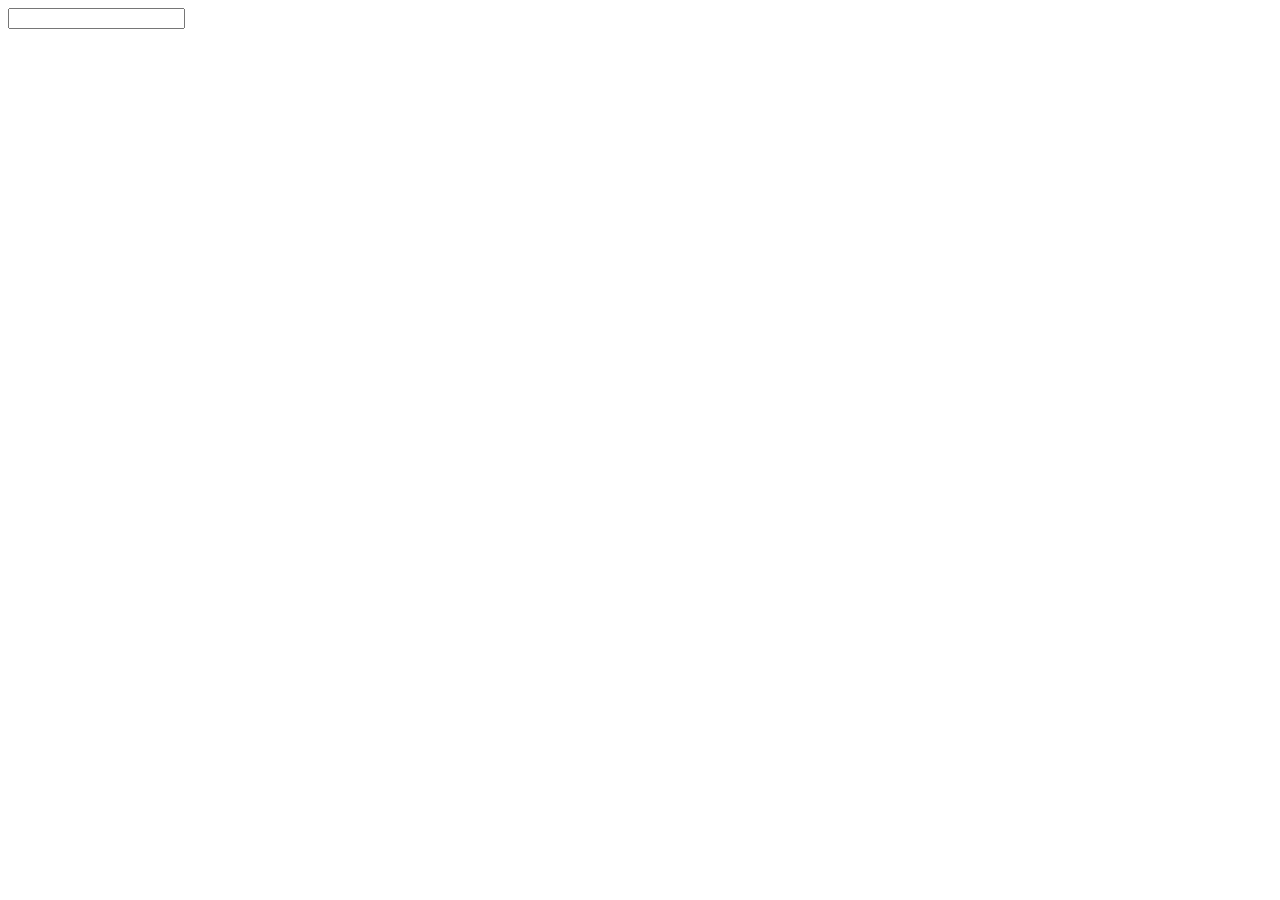
==== index.html @ af91b91e "initial commit" ====
<!DOCTYPE html>
<html lang="en">
<head>
    <meta charset="UTF-8">
    <meta http-equiv="X-UA-Compatible" content="IE=edge">
    <meta name="viewport" content="width=device-width, initial-scale=1.0">
    <title>Document</title>
</head>
<body>
    <form action="">
        <input type="text">
    </form>
</body>
</html>
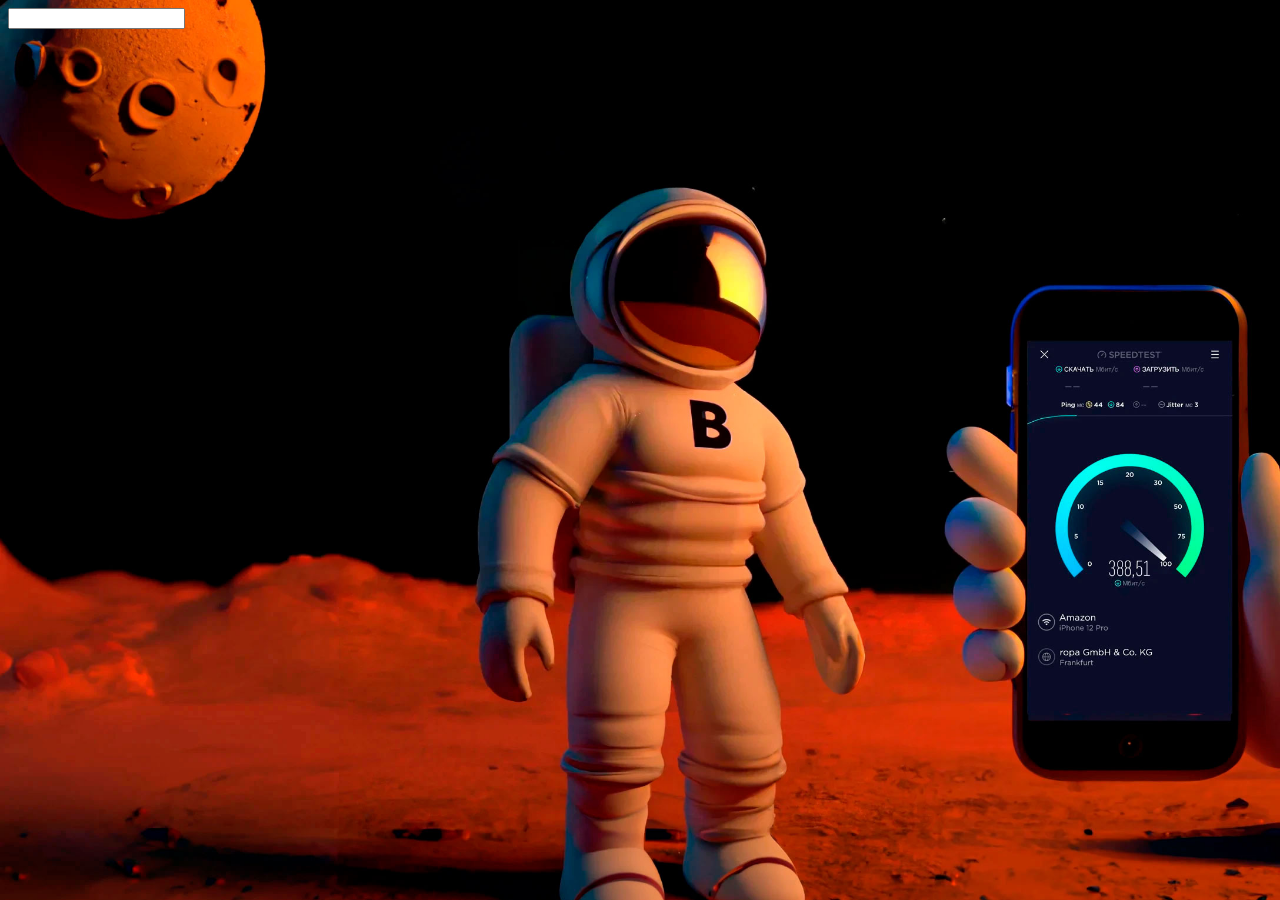
==== commit 32872924: "vtoroycommit" ====
--- a/index.html
+++ b/index.html
@@ -5,10 +5,12 @@
     <meta http-equiv="X-UA-Compatible" content="IE=edge">
     <meta name="viewport" content="width=device-width, initial-scale=1.0">
     <title>Document</title>
+    <link rel="stylesheet" href="style.css">
 </head>
 <body>
-    <form action="">
-        <input type="text">
+    <form action="/" method="POST" id="form">
+        <input type="text" name = "name">
     </form>
+    <script src="script.js"></script>
 </body>
 </html>
--- a/style.css
+++ b/style.css
@@ -0,0 +1,5 @@
+body {
+    background-image: url("Mars.jpg");
+    background-size: cover;
+
+}
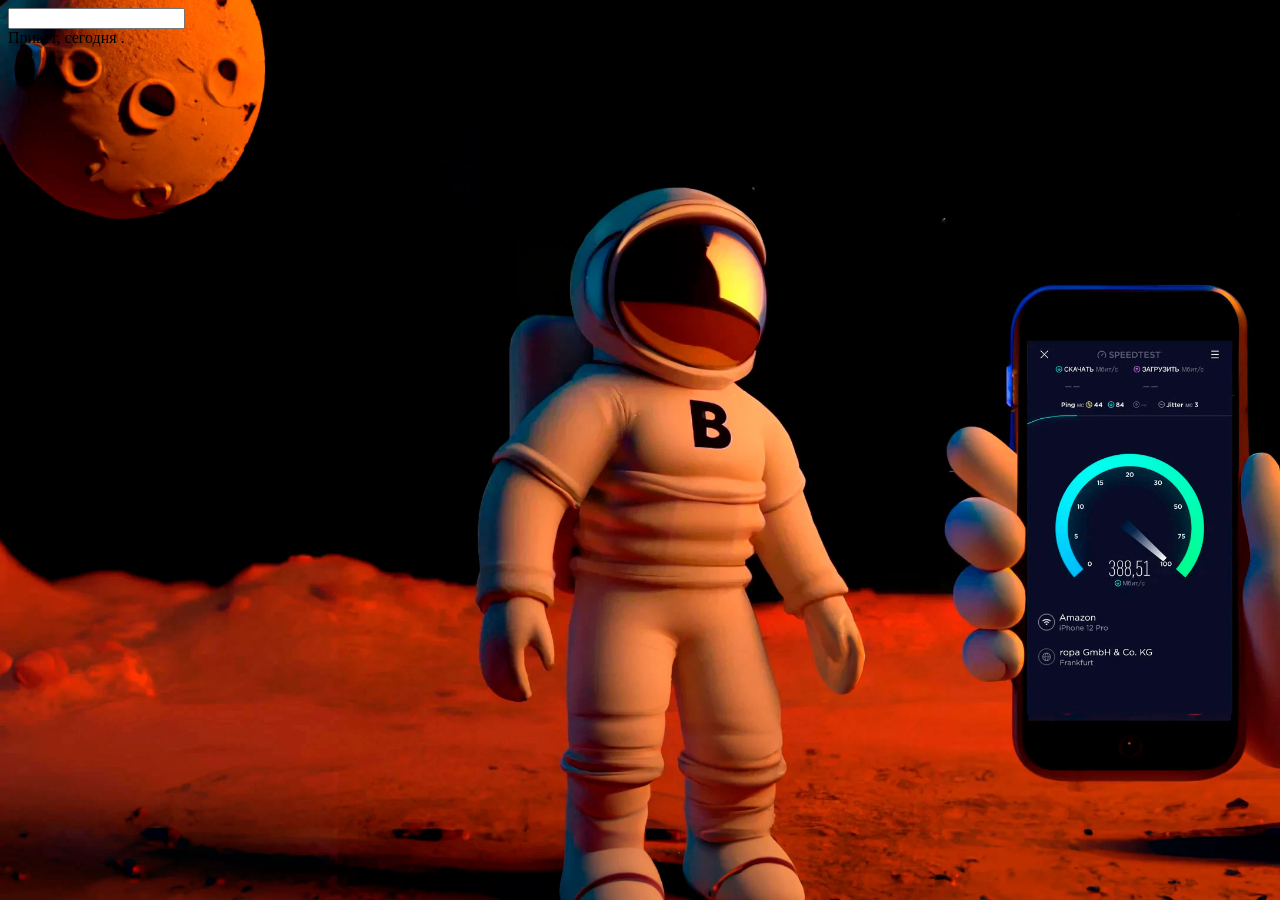
==== commit 46de29fa: "aaa" ====
--- a/index.html
+++ b/index.html
@@ -11,6 +11,7 @@
     <form action="/" method="POST" id="form">
         <input type="text" name = "name">
     </form>
+    Привет, сегодня <?php echo date('l, F jS, Y'); ?>.
     <script src="script.js"></script>
 </body>
 </html>
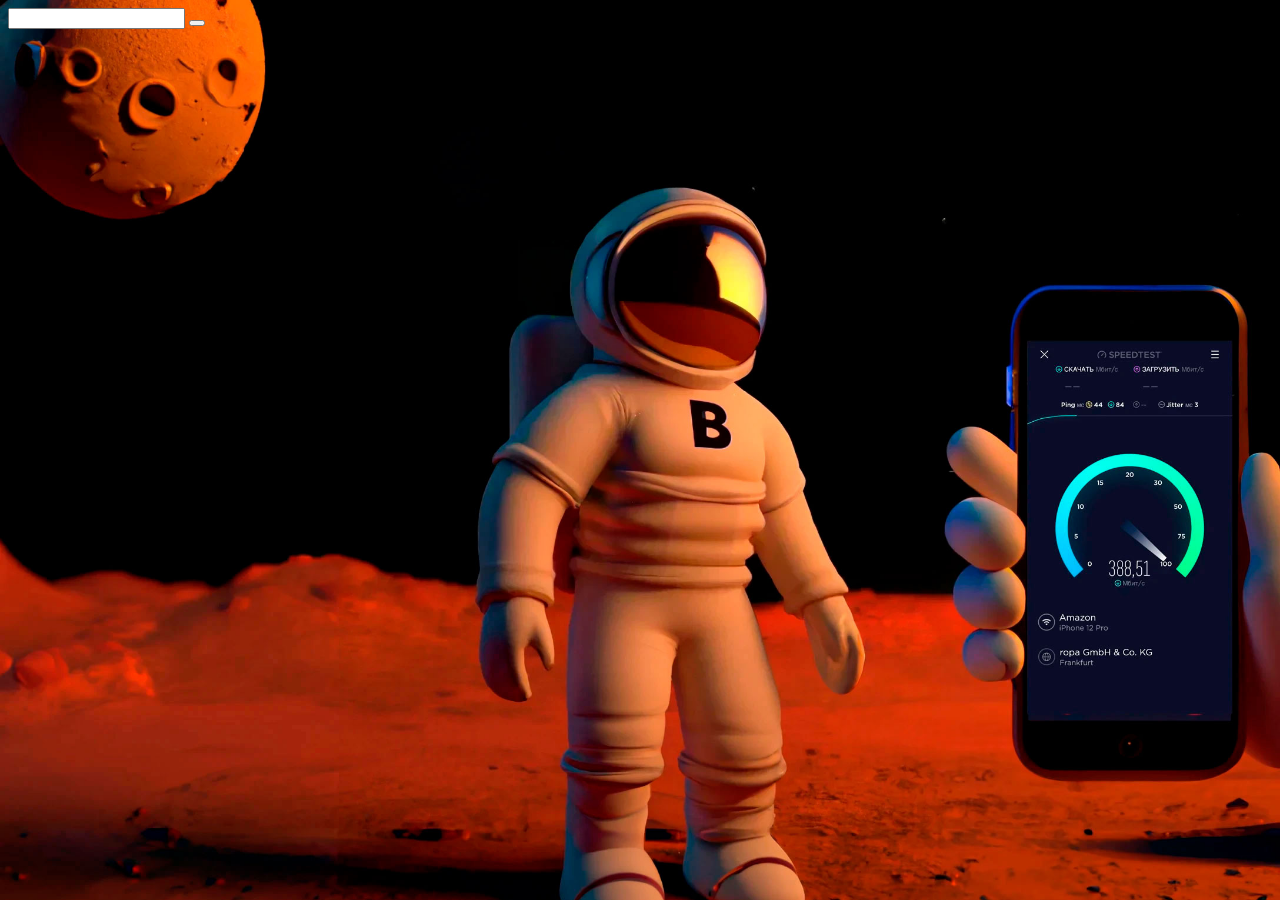
==== commit 628f7334: "kurva" ====
--- a/index.html
+++ b/index.html
@@ -8,10 +8,9 @@
     <link rel="stylesheet" href="style.css">
 </head>
 <body>
-    <form action="/" method="POST" id="form">
+    <form action="send.php" method="POST" id="form">
         <input type="text" name = "name">
+        <button type="sumbit"></button>
     </form>
-    Привет, сегодня <?php echo date('l, F jS, Y'); ?>.
-    <script src="script.js"></script>
 </body>
 </html>
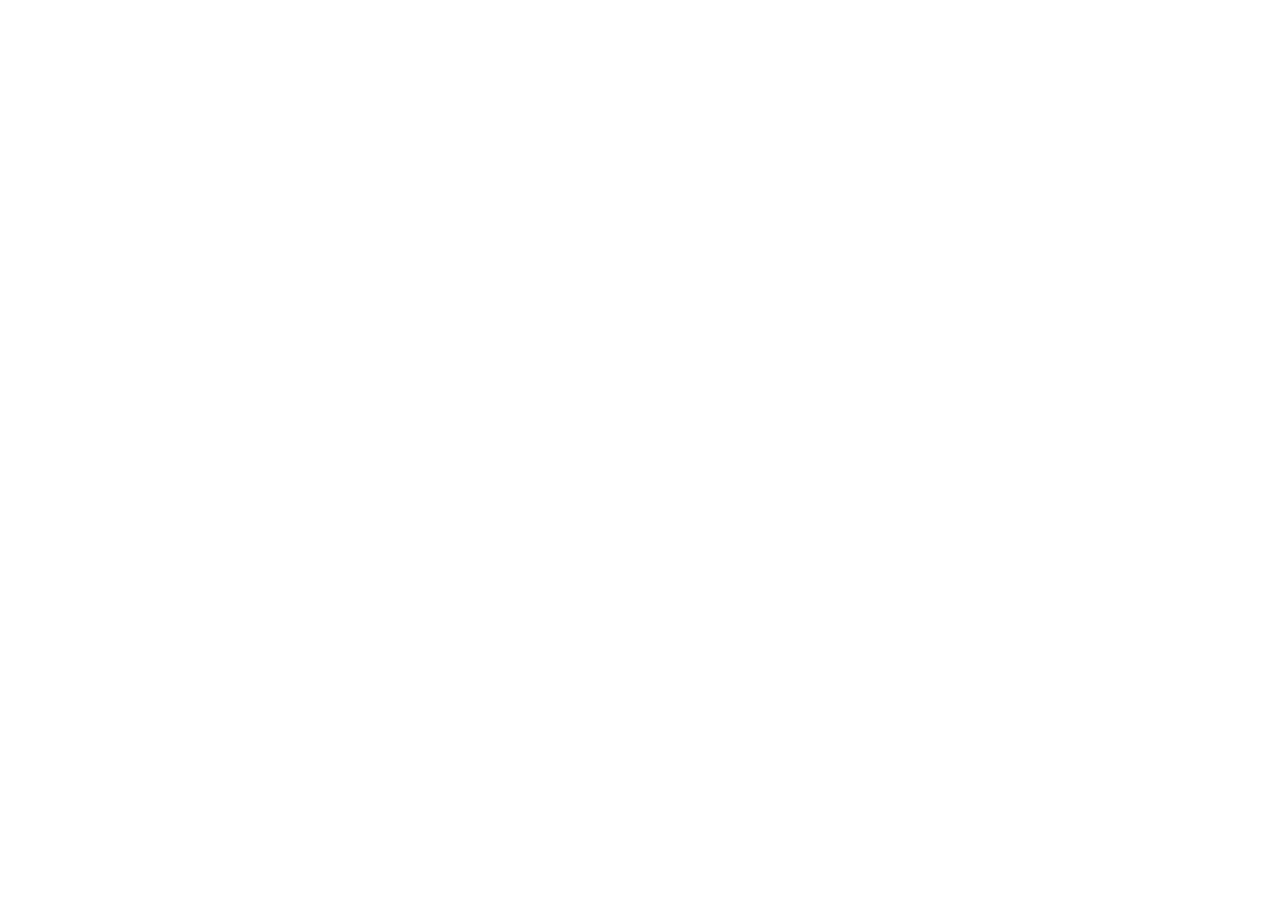
==== commit df8c9974: "draka2" ====
--- a/index.html
+++ b/index.html
@@ -5,12 +5,8 @@
     <meta http-equiv="X-UA-Compatible" content="IE=edge">
     <meta name="viewport" content="width=device-width, initial-scale=1.0">
     <title>Document</title>
-    <link rel="stylesheet" href="style.css">
 </head>
 <body>
-    <form action="send.php" method="POST" id="form">
-        <input type="text" name = "name">
-        <button type="sumbit"></button>
-    </form>
+    <iframe src="https://yoomoney.ru/quickpay/fundraise/widget?billNumber=8M8LLQJhHuE.221118&" width="500" height="480" frameborder="0" allowtransparency="true" scrolling="no"></iframe>
 </body>
 </html>
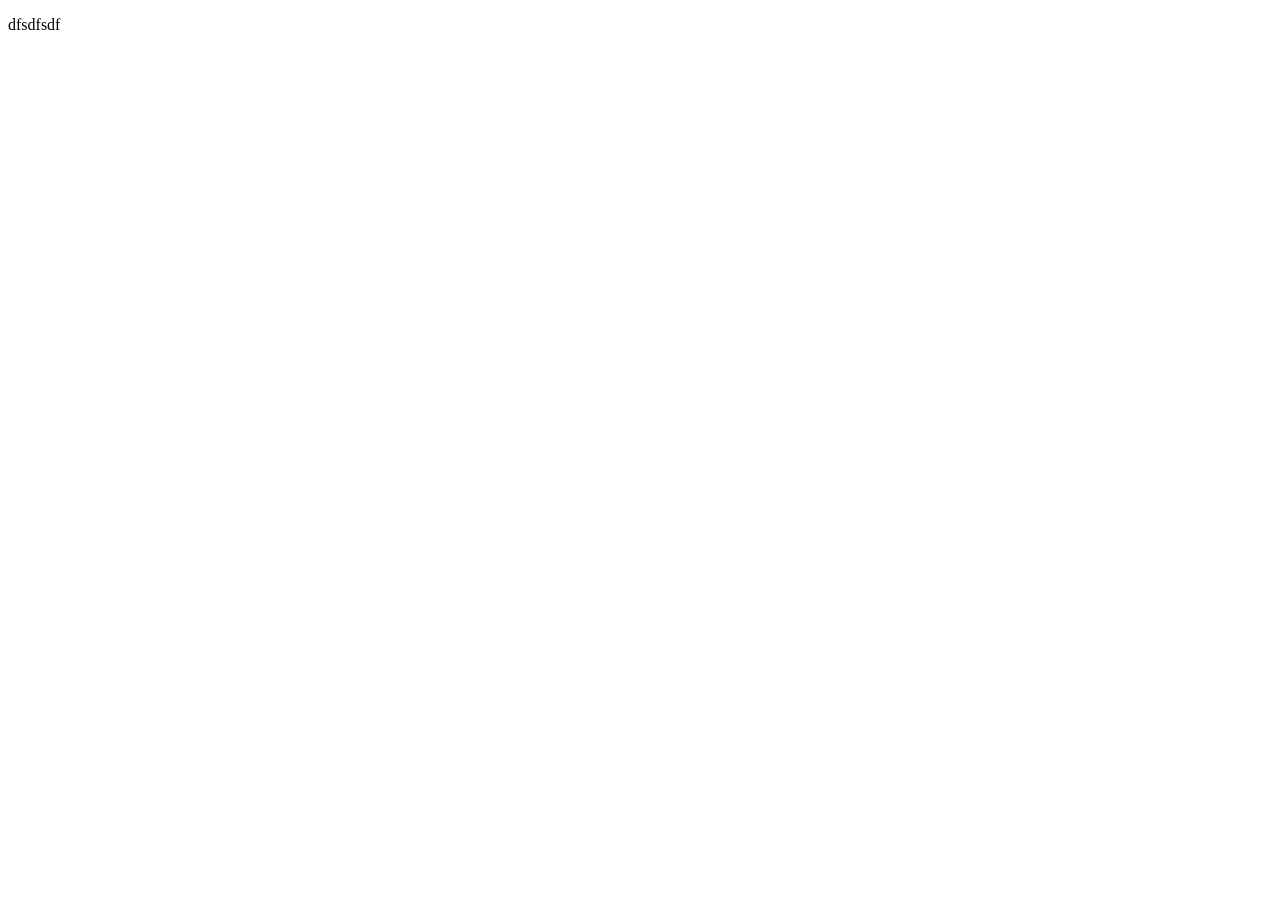
==== commit ca2a7ac5: "test123" ====
--- a/index.html
+++ b/index.html
@@ -2,11 +2,10 @@
 <html lang="en">
 <head>
     <meta charset="UTF-8">
-    <meta http-equiv="X-UA-Compatible" content="IE=edge">
-    <meta name="viewport" content="width=device-width, initial-scale=1.0">
+    <meta name="viewport" content="width=, initial-scale=1.0">
     <title>Document</title>
 </head>
 <body>
-    <iframe src="https://yoomoney.ru/quickpay/fundraise/widget?billNumber=8M8LLQJhHuE.221118&" width="500" height="480" frameborder="0" allowtransparency="true" scrolling="no"></iframe>
+    <p>dfsdfsdf</p>
 </body>
 </html>
